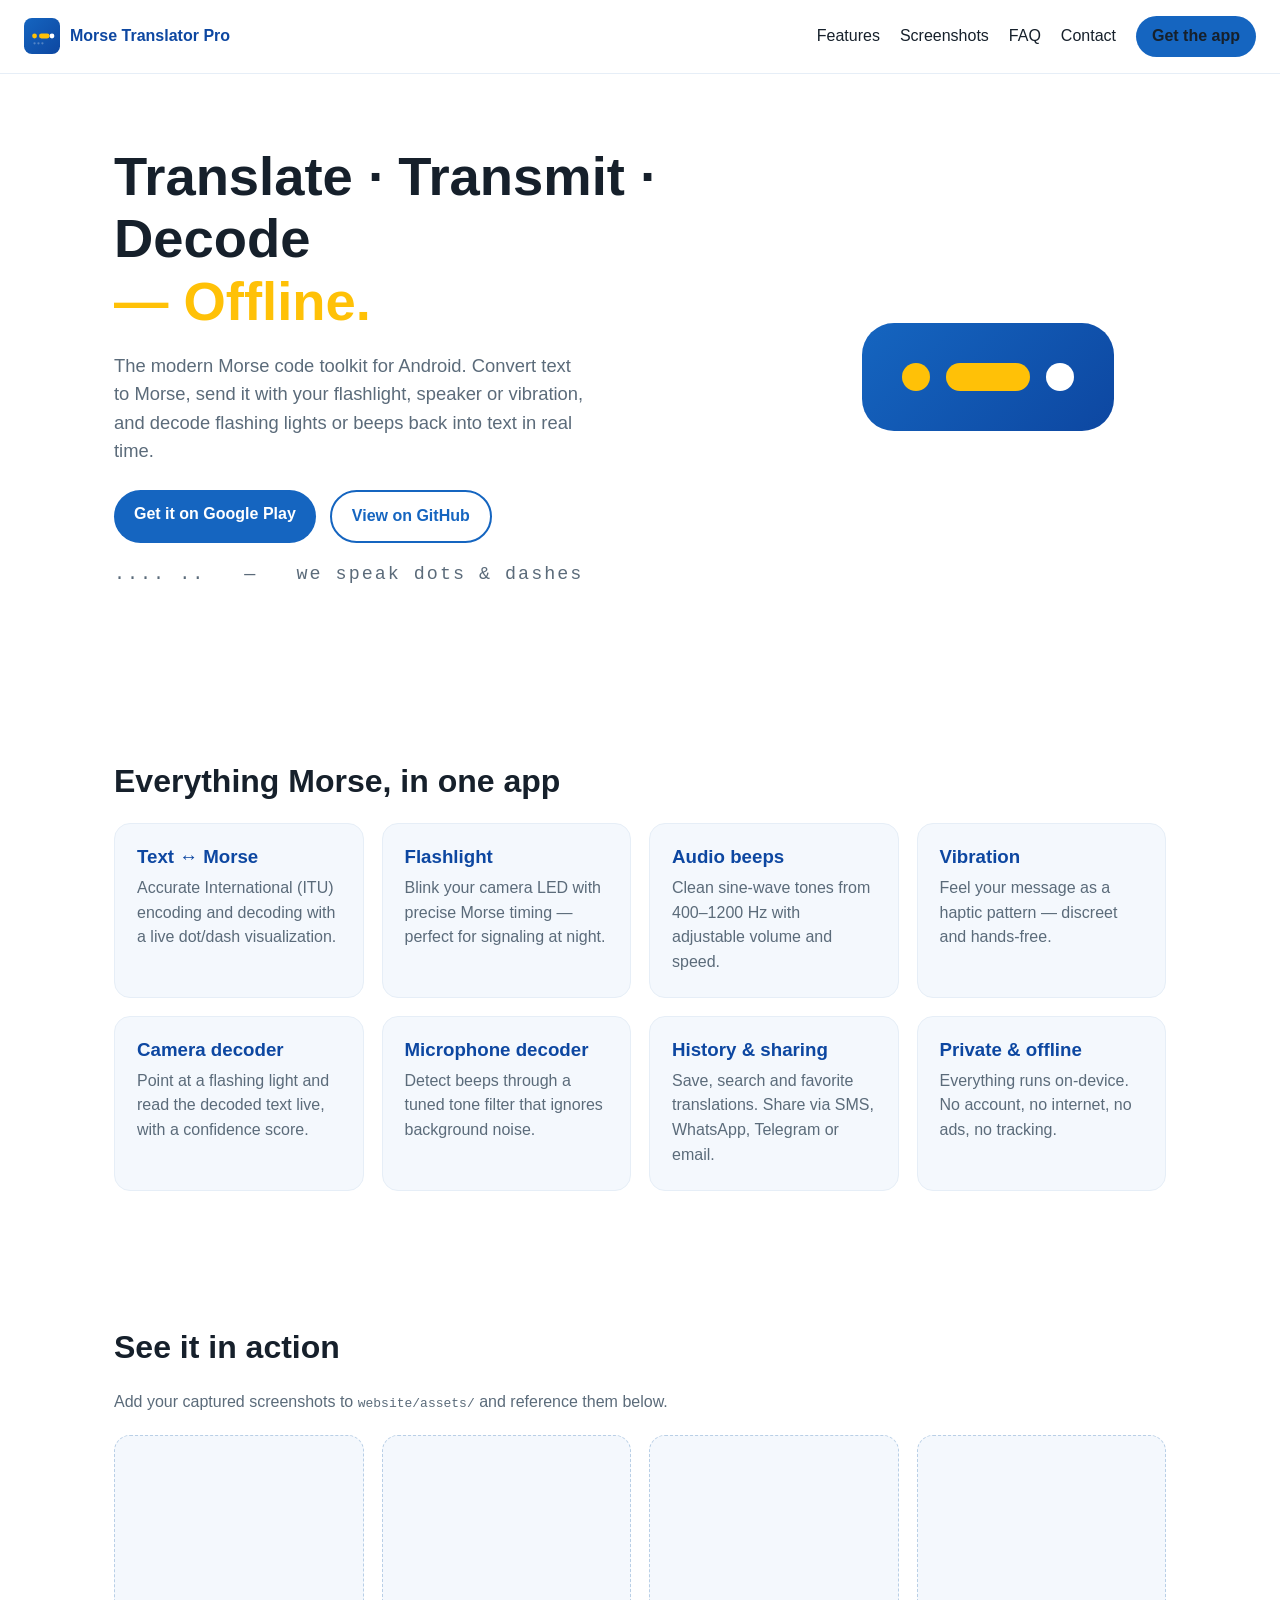
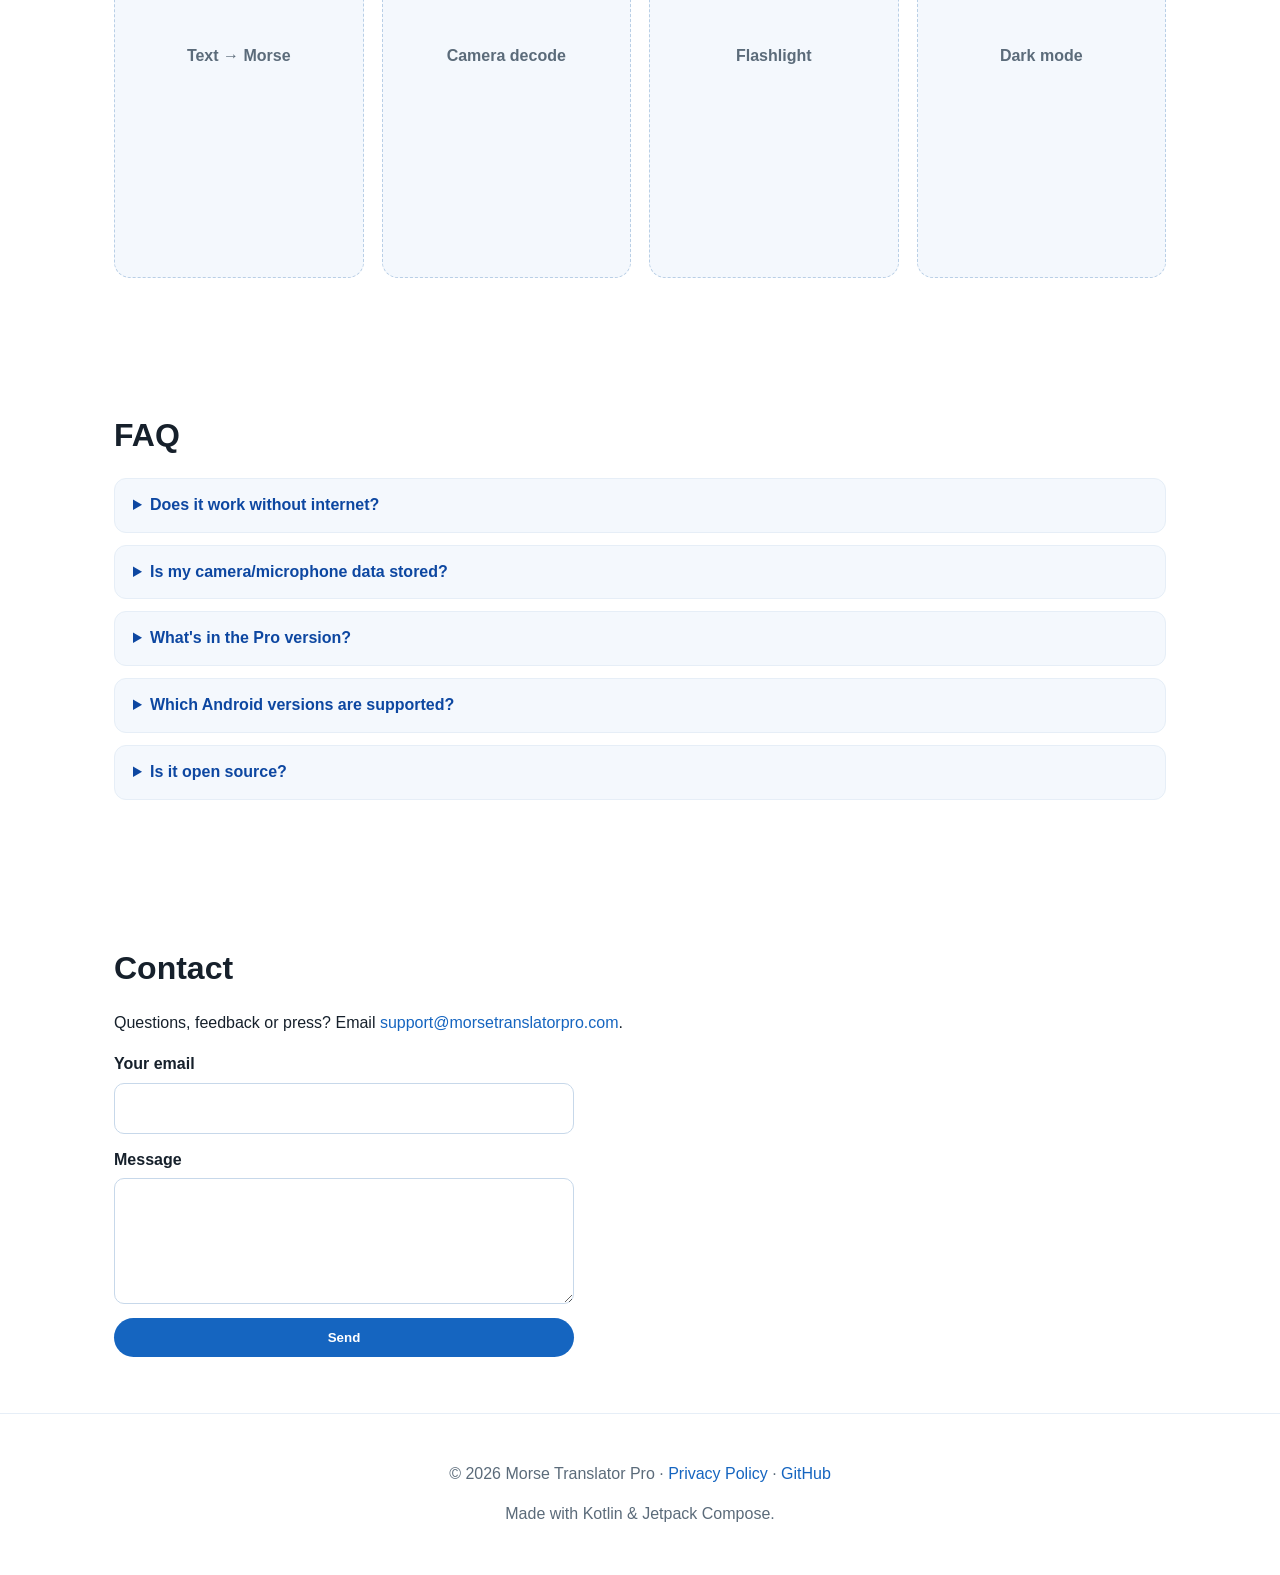
==== website/index.html @ ee3cae7f "Initial commit: Morse Translator Pro (Android app + docs + marketing) Full Kotlin/Jetpack Compose ap" ====
<!DOCTYPE html>
<html lang="en">
<head>
  <meta charset="UTF-8" />
  <meta name="viewport" content="width=device-width, initial-scale=1.0" />
  <title>Morse Translator Pro — Translate, Transmit & Decode Morse Code</title>
  <meta name="description" content="Morse Translator Pro turns your phone into a full Morse station. Convert text to Morse, transmit via flashlight, audio or vibration, and decode flashing lights or beeps. Offline, no ads." />
  <meta property="og:title" content="Morse Translator Pro" />
  <meta property="og:description" content="Translate · Transmit · Decode — Offline. The modern Morse code toolkit for Android." />
  <meta property="og:type" content="website" />
  <meta property="og:url" content="https://morsetranslatorpro.com" />
  <link rel="icon" href="assets/icon.svg" type="image/svg+xml" />
  <link rel="stylesheet" href="styles.css" />
</head>
<body>
  <header class="nav">
    <a class="brand" href="#top">
      <img src="assets/icon.svg" alt="Morse Translator Pro icon" width="36" height="36" />
      <span>Morse Translator Pro</span>
    </a>
    <nav>
      <a href="#features">Features</a>
      <a href="#screens">Screenshots</a>
      <a href="#faq">FAQ</a>
      <a href="#contact">Contact</a>
      <a class="btn btn-small" href="#get">Get the app</a>
    </nav>
  </header>

  <main id="top">
    <section class="hero">
      <div class="hero-text">
        <h1>Translate · Transmit · Decode<br /><span class="accent">— Offline.</span></h1>
        <p>The modern Morse code toolkit for Android. Convert text to Morse, send
           it with your flashlight, speaker or vibration, and decode flashing
           lights or beeps back into text in real time.</p>
        <div class="cta-row" id="get">
          <a class="btn" href="https://play.google.com/store/apps/details?id=com.morsetranslatorpro.app">Get it on Google Play</a>
          <a class="btn btn-ghost" href="https://github.com/OWNER/morse-translator-pro">View on GitHub</a>
        </div>
        <p class="morse-line" aria-label="Morse code for H I">.... .. &nbsp; — &nbsp; we speak dots &amp; dashes</p>
      </div>
      <div class="hero-art" aria-hidden="true">
        <div class="glyph">
          <span class="dot"></span><span class="dash"></span><span class="dot white"></span>
        </div>
      </div>
    </section>

    <section id="features" class="features">
      <h2>Everything Morse, in one app</h2>
      <div class="grid">
        <article class="card"><h3>Text ↔ Morse</h3><p>Accurate International (ITU) encoding and decoding with a live dot/dash visualization.</p></article>
        <article class="card"><h3>Flashlight</h3><p>Blink your camera LED with precise Morse timing — perfect for signaling at night.</p></article>
        <article class="card"><h3>Audio beeps</h3><p>Clean sine-wave tones from 400–1200 Hz with adjustable volume and speed.</p></article>
        <article class="card"><h3>Vibration</h3><p>Feel your message as a haptic pattern — discreet and hands-free.</p></article>
        <article class="card"><h3>Camera decoder</h3><p>Point at a flashing light and read the decoded text live, with a confidence score.</p></article>
        <article class="card"><h3>Microphone decoder</h3><p>Detect beeps through a tuned tone filter that ignores background noise.</p></article>
        <article class="card"><h3>History & sharing</h3><p>Save, search and favorite translations. Share via SMS, WhatsApp, Telegram or email.</p></article>
        <article class="card"><h3>Private & offline</h3><p>Everything runs on-device. No account, no internet, no ads, no tracking.</p></article>
      </div>
    </section>

    <section id="screens" class="screens">
      <h2>See it in action</h2>
      <p class="muted">Add your captured screenshots to <code>website/assets/</code> and reference them below.</p>
      <div class="shots">
        <div class="shot placeholder">Text → Morse</div>
        <div class="shot placeholder">Camera decode</div>
        <div class="shot placeholder">Flashlight</div>
        <div class="shot placeholder">Dark mode</div>
      </div>
    </section>

    <section id="faq" class="faq">
      <h2>FAQ</h2>
      <details><summary>Does it work without internet?</summary><p>Yes. Every feature — encoding, transmitting and decoding — runs entirely on your device, offline.</p></details>
      <details><summary>Is my camera/microphone data stored?</summary><p>No. Camera frames and audio are analyzed in memory in real time and never saved or uploaded.</p></details>
      <details><summary>What's in the Pro version?</summary><p>Advanced decoding, unlimited history and extra customization — a one-time purchase, with no ads ever.</p></details>
      <details><summary>Which Android versions are supported?</summary><p>Android 12 (API 31) and newer.</p></details>
      <details><summary>Is it open source?</summary><p>Yes, under the MIT license. Contributions are welcome on GitHub.</p></details>
    </section>

    <section id="contact" class="contact">
      <h2>Contact</h2>
      <p>Questions, feedback or press? Email <a href="mailto:support@morsetranslatorpro.com">support@morsetranslatorpro.com</a>.</p>
      <!-- Static form: connect to a form backend (Formspree, Getform, etc.) by setting the action URL. -->
      <form action="https://formspree.io/f/your-form-id" method="POST" class="form">
        <label>Your email<input type="email" name="email" required /></label>
        <label>Message<textarea name="message" rows="4" required></textarea></label>
        <button class="btn" type="submit">Send</button>
      </form>
    </section>
  </main>

  <footer class="footer">
    <p>&copy; 2026 Morse Translator Pro · <a href="privacy.html">Privacy Policy</a> · <a href="https://github.com/OWNER/morse-translator-pro">GitHub</a></p>
    <p class="muted">Made with Kotlin &amp; Jetpack Compose.</p>
  </footer>
</body>
</html>
---- website/styles.css ----
:root {
  --blue: #1565C0;
  --deep: #0D47A1;
  --amber: #FFC107;
  --ink: #16202b;
  --muted: #5b6b7a;
  --bg: #ffffff;
  --surface: #f4f8fd;
  --radius: 16px;
}
* { box-sizing: border-box; }
body {
  margin: 0;
  font-family: "Segoe UI", Roboto, Arial, sans-serif;
  color: var(--ink);
  background: var(--bg);
  line-height: 1.55;
}
a { color: var(--blue); text-decoration: none; }
a:hover { text-decoration: underline; }
h1, h2, h3 { line-height: 1.15; }
.muted { color: var(--muted); }
.accent { color: var(--amber); }

/* Nav */
.nav {
  display: flex; align-items: center; justify-content: space-between;
  padding: 16px 24px; position: sticky; top: 0; background: rgba(255,255,255,0.92);
  backdrop-filter: blur(8px); border-bottom: 1px solid #e6eef7; z-index: 10;
}
.brand { display: flex; align-items: center; gap: 10px; font-weight: 700; color: var(--deep); }
.nav nav { display: flex; align-items: center; gap: 20px; }
.nav nav a { color: var(--ink); }

/* Buttons */
.btn {
  display: inline-block; background: var(--blue); color: #fff; padding: 12px 20px;
  border-radius: 999px; font-weight: 600; border: none; cursor: pointer;
}
.btn:hover { background: var(--deep); text-decoration: none; }
.btn-ghost { background: transparent; color: var(--blue); border: 2px solid var(--blue); }
.btn-ghost:hover { background: var(--surface); color: var(--deep); }
.btn-small { padding: 8px 16px; }

/* Hero */
.hero {
  display: grid; grid-template-columns: 1.3fr 0.7fr; gap: 32px; align-items: center;
  padding: 72px 24px; max-width: 1100px; margin: 0 auto;
}
.hero h1 { font-size: clamp(2rem, 5vw, 3.4rem); margin: 0 0 12px; }
.hero p { font-size: 1.15rem; color: var(--muted); max-width: 46ch; }
.cta-row { display: flex; gap: 14px; flex-wrap: wrap; margin: 24px 0 12px; }
.morse-line { font-family: monospace; color: var(--blue); letter-spacing: 2px; }
.hero-art { display: flex; justify-content: center; }
.glyph { display: flex; align-items: center; gap: 16px; padding: 40px;
  background: linear-gradient(135deg, var(--blue), var(--deep)); border-radius: 32px; }
.dot { width: 28px; height: 28px; border-radius: 50%; background: var(--amber); }
.dot.white { background: #fff; }
.dash { width: 84px; height: 28px; border-radius: 16px; background: var(--amber); }

/* Features */
.features, .screens, .faq, .contact { max-width: 1100px; margin: 0 auto; padding: 56px 24px; }
.features h2, .screens h2, .faq h2, .contact h2 { font-size: 2rem; margin-bottom: 24px; }
.grid { display: grid; grid-template-columns: repeat(auto-fit, minmax(230px, 1fr)); gap: 18px; }
.card { background: var(--surface); border: 1px solid #e6eef7; border-radius: var(--radius); padding: 22px; }
.card h3 { margin: 0 0 8px; color: var(--deep); }
.card p { margin: 0; color: var(--muted); }

/* Screenshots */
.shots { display: grid; grid-template-columns: repeat(auto-fit, minmax(180px, 1fr)); gap: 18px; margin-top: 20px; }
.shot { aspect-ratio: 9/16; border-radius: var(--radius); background: var(--surface); border: 1px dashed #b9cfe6;
  display: flex; align-items: center; justify-content: center; color: var(--muted); font-weight: 600; }

/* FAQ */
.faq details { background: var(--surface); border: 1px solid #e6eef7; border-radius: 12px; padding: 14px 18px; margin-bottom: 12px; }
.faq summary { cursor: pointer; font-weight: 600; color: var(--deep); }
.faq p { color: var(--muted); }

/* Contact */
.form { display: grid; gap: 14px; max-width: 460px; margin-top: 16px; }
.form label { display: grid; gap: 6px; font-weight: 600; }
.form input, .form textarea { padding: 12px; border: 1px solid #c7d8ea; border-radius: 10px; font: inherit; }

/* Footer */
.footer { text-align: center; padding: 32px 24px; border-top: 1px solid #e6eef7; color: var(--muted); }

@media (max-width: 760px) {
  .hero { grid-template-columns: 1fr; text-align: center; }
  .hero p { margin-inline: auto; }
  .cta-row { justify-content: center; }
  .nav nav a:not(.btn) { display: none; }
}
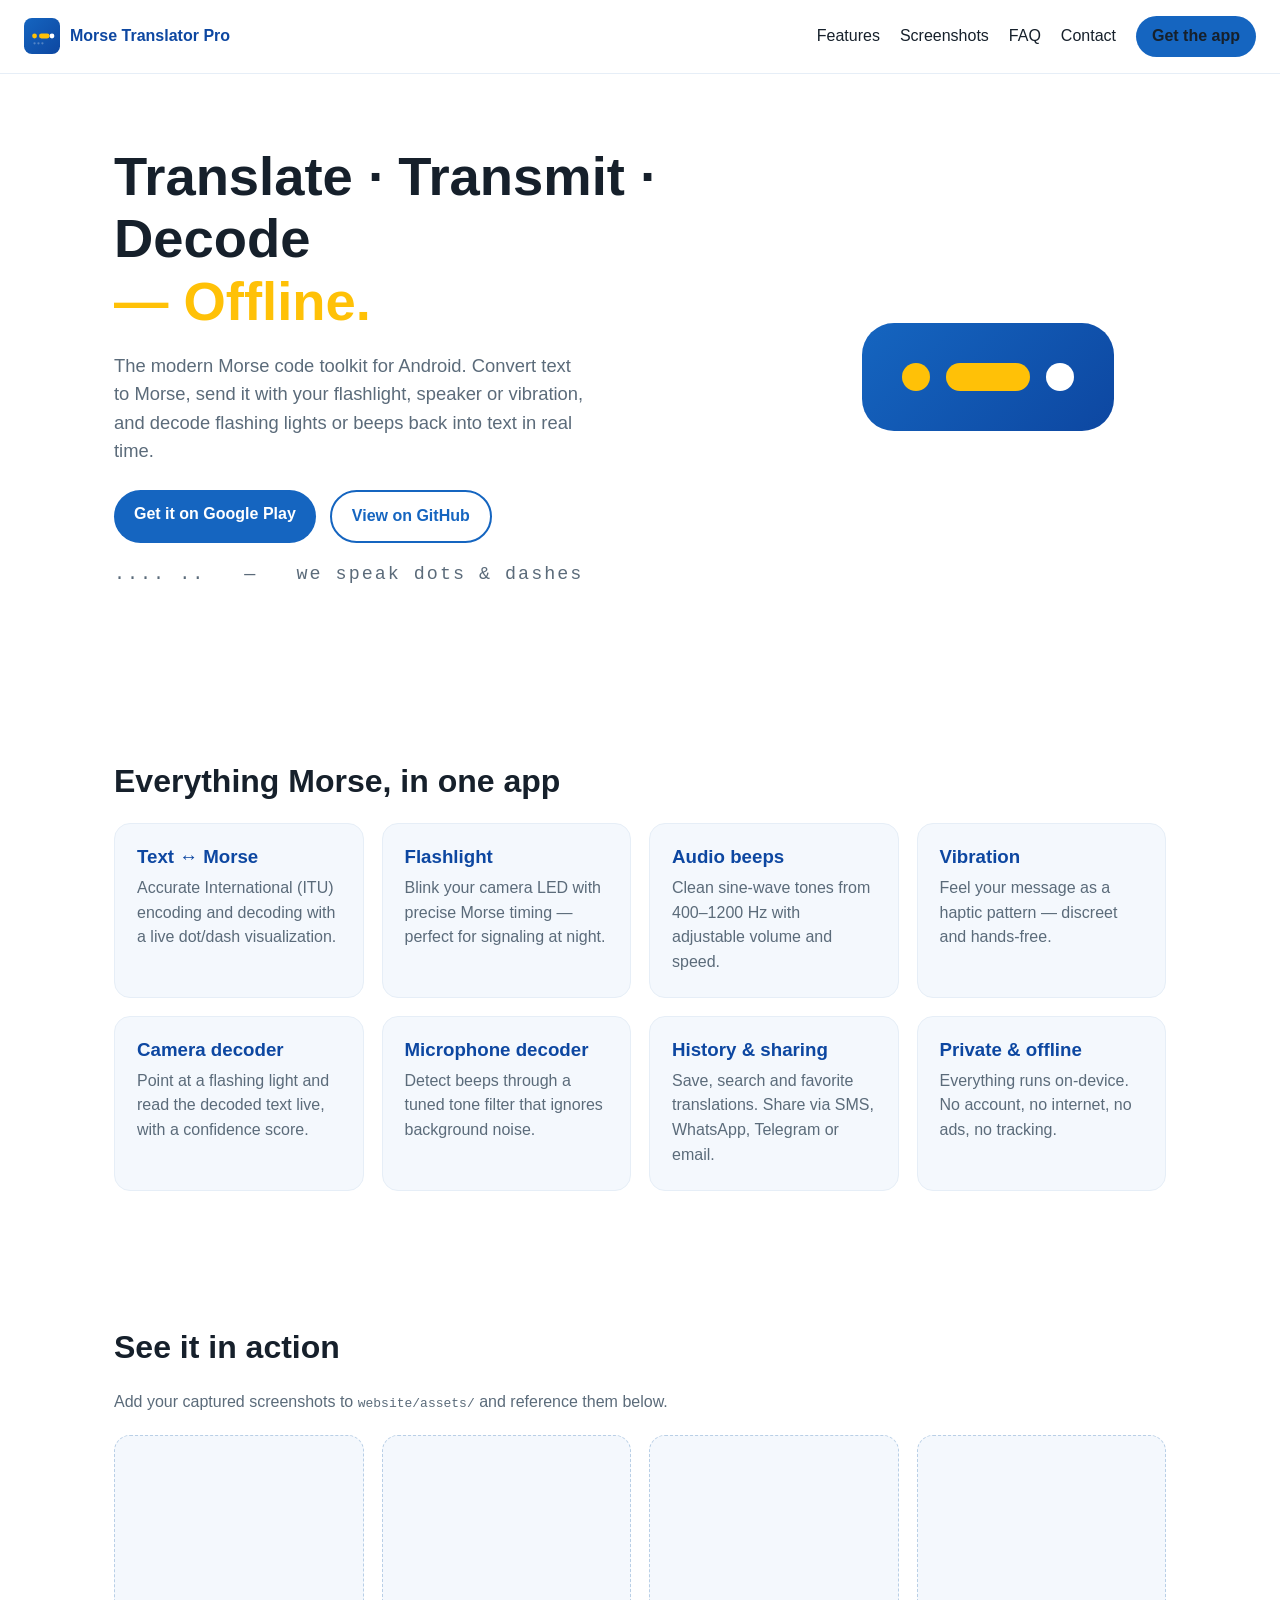
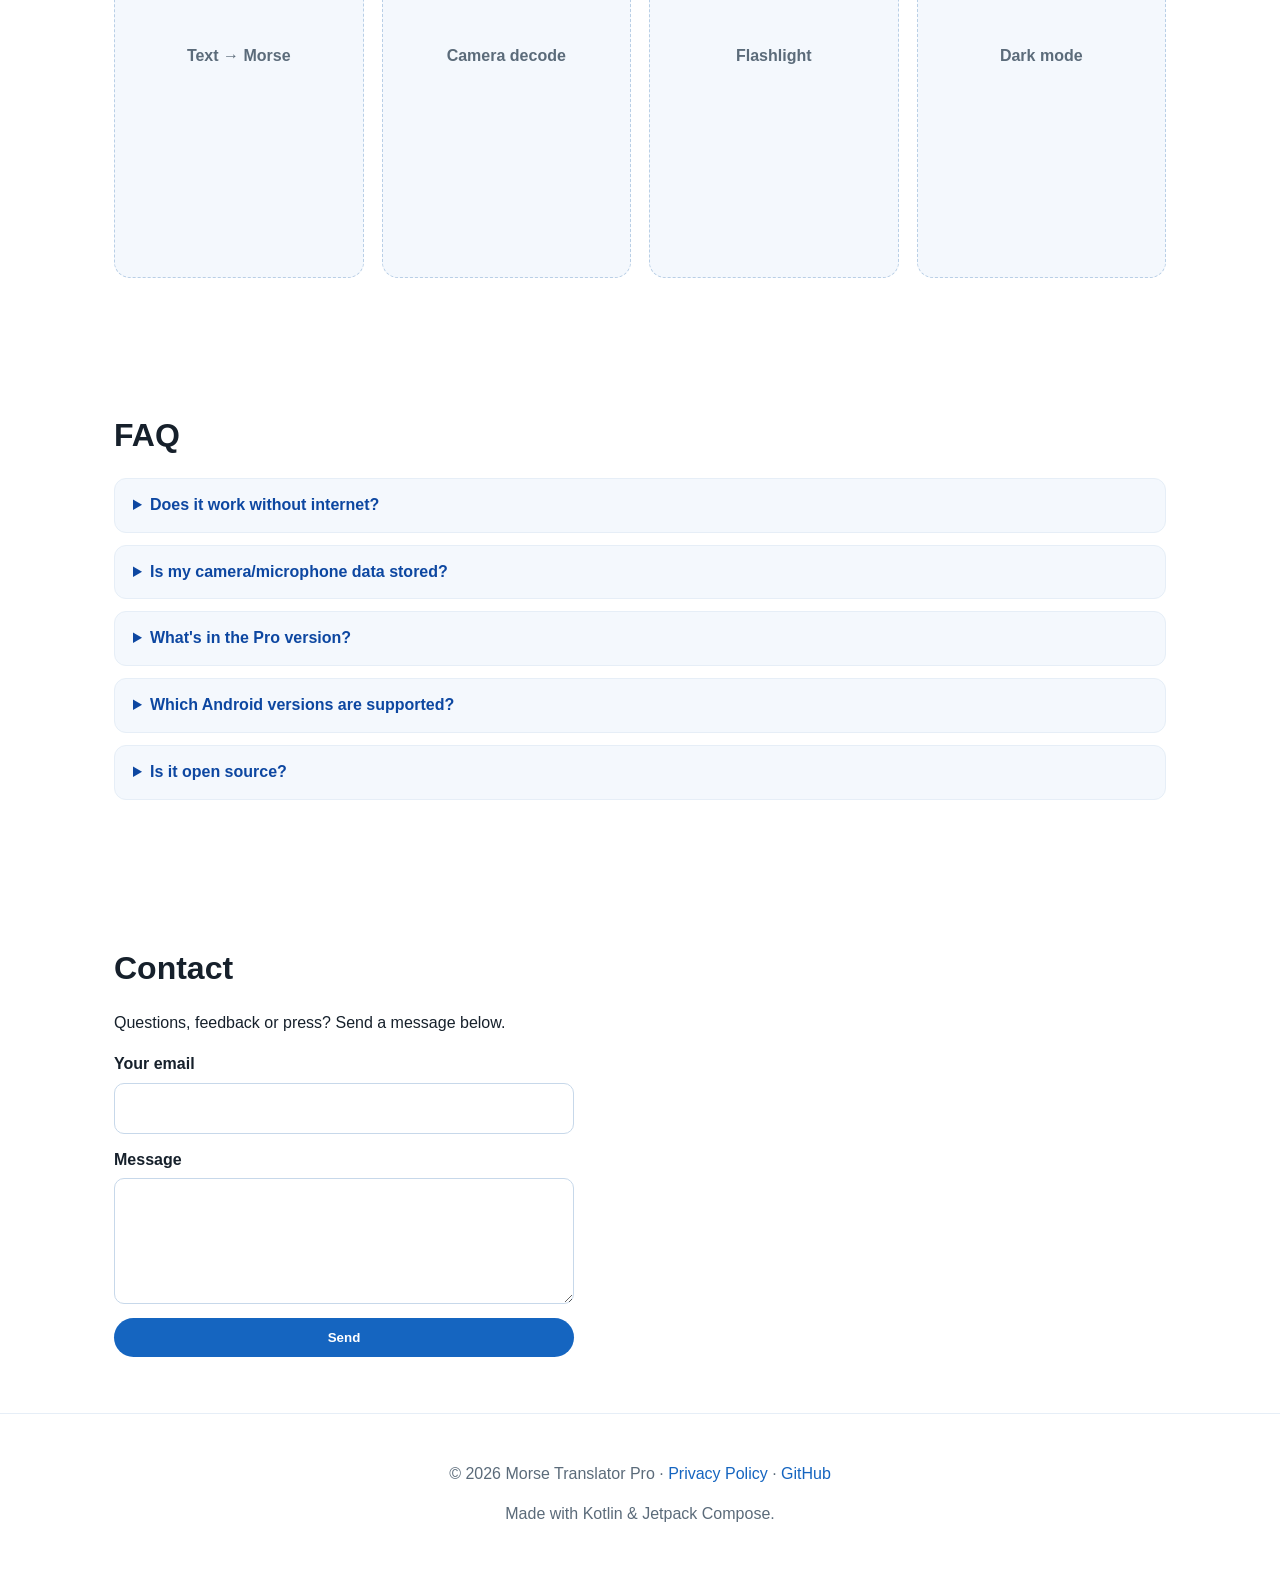
==== commit dc8d5174: "Update contact form to use real email via FormSubmit - Replace fake support@morsetranslatorpro.com w" ====
--- a/website/index.html
+++ b/website/index.html
@@ -8,7 +8,7 @@
   <meta property="og:title" content="Morse Translator Pro" />
   <meta property="og:description" content="Translate · Transmit · Decode — Offline. The modern Morse code toolkit for Android." />
   <meta property="og:type" content="website" />
-  <meta property="og:url" content="https://morsetranslatorpro.com" />
+  <meta property="og:url" content="https://jeremiasapaz.github.io/morse-translator-pro/" />
   <link rel="icon" href="assets/icon.svg" type="image/svg+xml" />
   <link rel="stylesheet" href="styles.css" />
 </head>
@@ -36,7 +36,7 @@
            lights or beeps back into text in real time.</p>
         <div class="cta-row" id="get">
           <a class="btn" href="https://play.google.com/store/apps/details?id=com.morsetranslatorpro.app">Get it on Google Play</a>
-          <a class="btn btn-ghost" href="https://github.com/OWNER/morse-translator-pro">View on GitHub</a>
+          <a class="btn btn-ghost" href="https://github.com/jeremiasapaz/morse-translator-pro">View on GitHub</a>
         </div>
         <p class="morse-line" aria-label="Morse code for H I">.... .. &nbsp; — &nbsp; we speak dots &amp; dashes</p>
       </div>
@@ -83,9 +83,9 @@
 
     <section id="contact" class="contact">
       <h2>Contact</h2>
-      <p>Questions, feedback or press? Email <a href="mailto:support@morsetranslatorpro.com">support@morsetranslatorpro.com</a>.</p>
-      <!-- Static form: connect to a form backend (Formspree, Getform, etc.) by setting the action URL. -->
-      <form action="https://formspree.io/f/your-form-id" method="POST" class="form">
+      <p>Questions, feedback or press? Send a message below.</p>
+      <form action="https://formsubmit.co/jeremiasapaz@gmail.com" method="POST" class="form">
+        <input type="hidden" name="_subject" value="Morse Translator Pro Contact Form">
         <label>Your email<input type="email" name="email" required /></label>
         <label>Message<textarea name="message" rows="4" required></textarea></label>
         <button class="btn" type="submit">Send</button>
@@ -94,7 +94,7 @@
   </main>
 
   <footer class="footer">
-    <p>&copy; 2026 Morse Translator Pro · <a href="privacy.html">Privacy Policy</a> · <a href="https://github.com/OWNER/morse-translator-pro">GitHub</a></p>
+    <p>&copy; 2026 Morse Translator Pro · <a href="privacy.html">Privacy Policy</a> · <a href="https://github.com/jeremiasapaz/morse-translator-pro">GitHub</a></p>
     <p class="muted">Made with Kotlin &amp; Jetpack Compose.</p>
   </footer>
 </body>
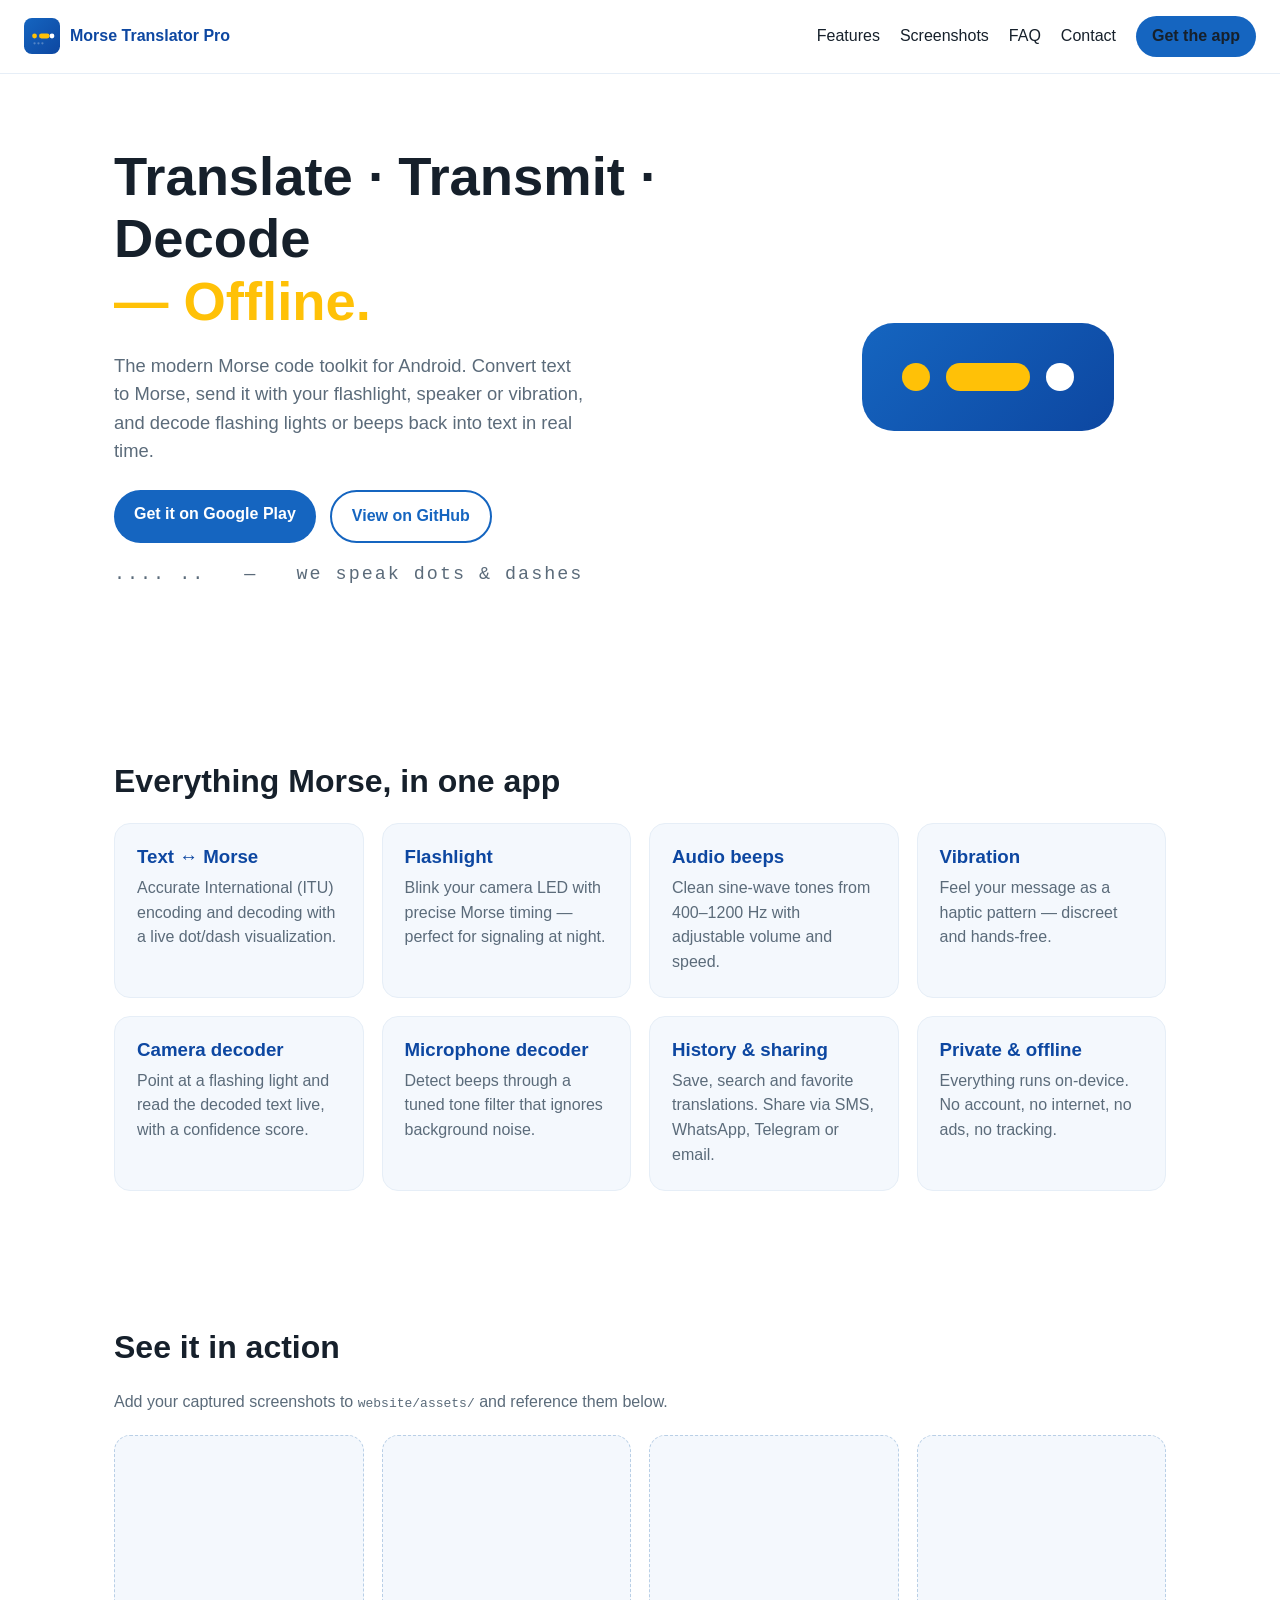
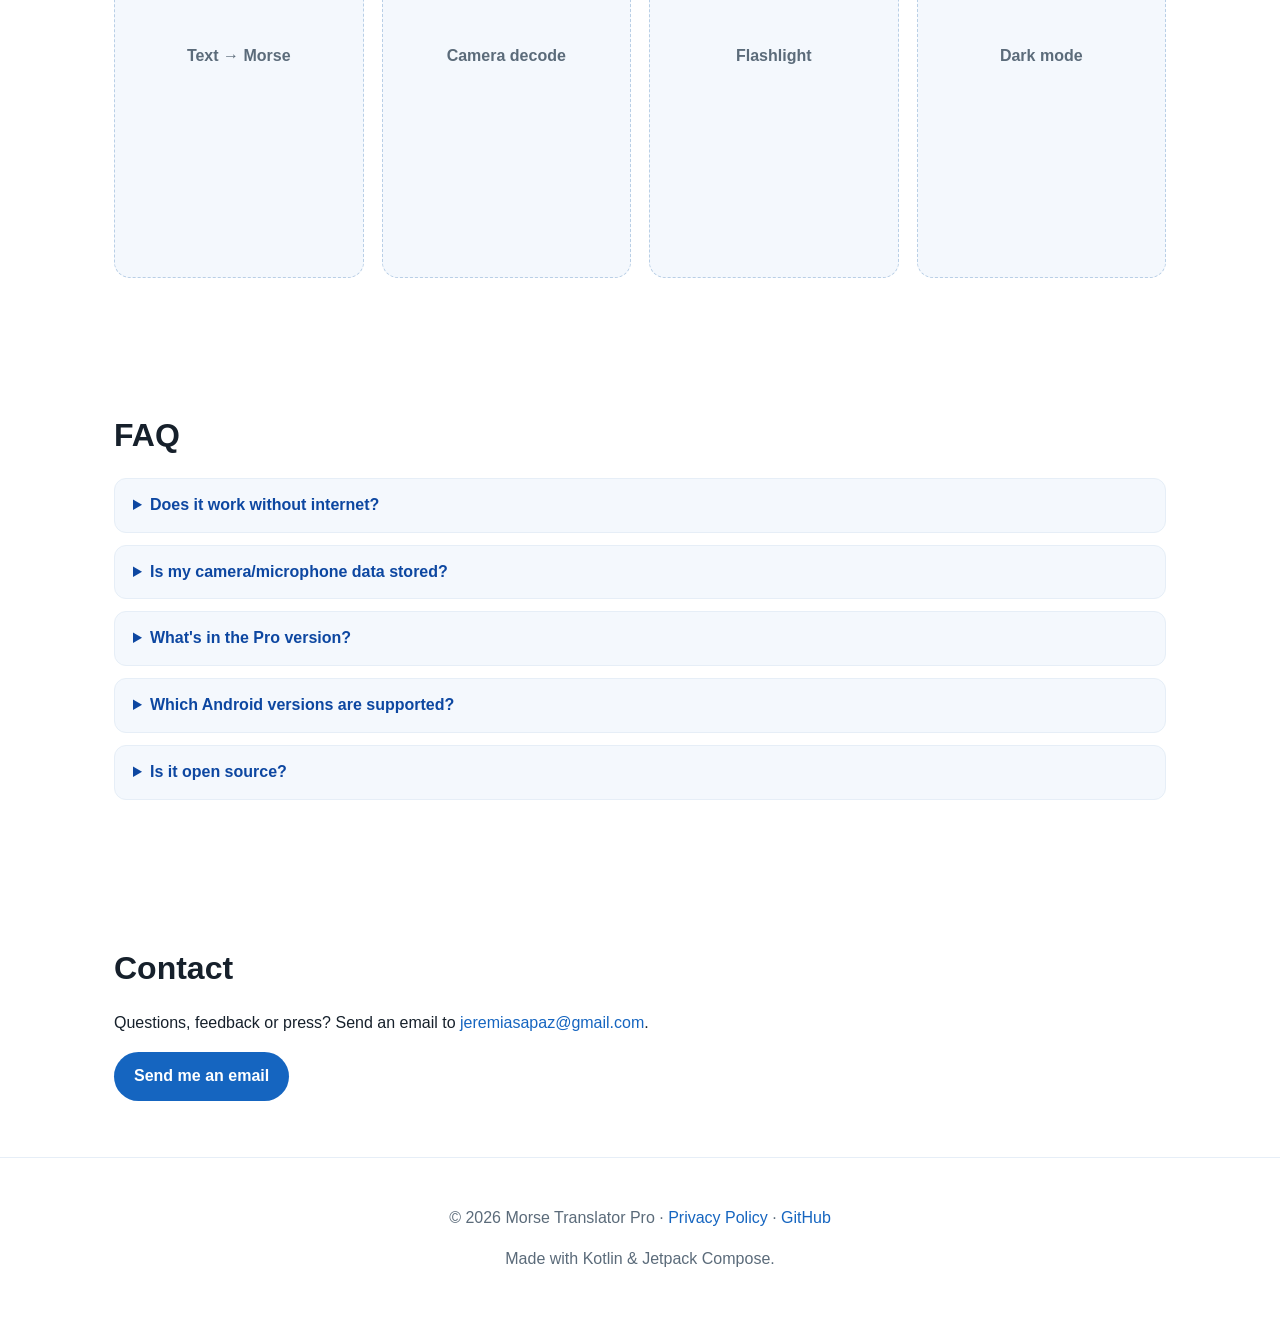
==== commit 04b22a8f: "Simplify contact to direct mailto link - Replace FormSubmit form with simple mailto link - No activa" ====
--- a/website/index.html
+++ b/website/index.html
@@ -83,13 +83,8 @@
 
     <section id="contact" class="contact">
       <h2>Contact</h2>
-      <p>Questions, feedback or press? Send a message below.</p>
-      <form action="https://formsubmit.co/jeremiasapaz@gmail.com" method="POST" class="form">
-        <input type="hidden" name="_subject" value="Morse Translator Pro Contact Form">
-        <label>Your email<input type="email" name="email" required /></label>
-        <label>Message<textarea name="message" rows="4" required></textarea></label>
-        <button class="btn" type="submit">Send</button>
-      </form>
+      <p>Questions, feedback or press? Send an email to <a href="mailto:jeremiasapaz@gmail.com?subject=Morse%20Translator%20Pro">jeremiasapaz@gmail.com</a>.</p>
+      <a class="btn" href="mailto:jeremiasapaz@gmail.com?subject=Morse%20Translator%20Pro">Send me an email</a>
     </section>
   </main>
 
